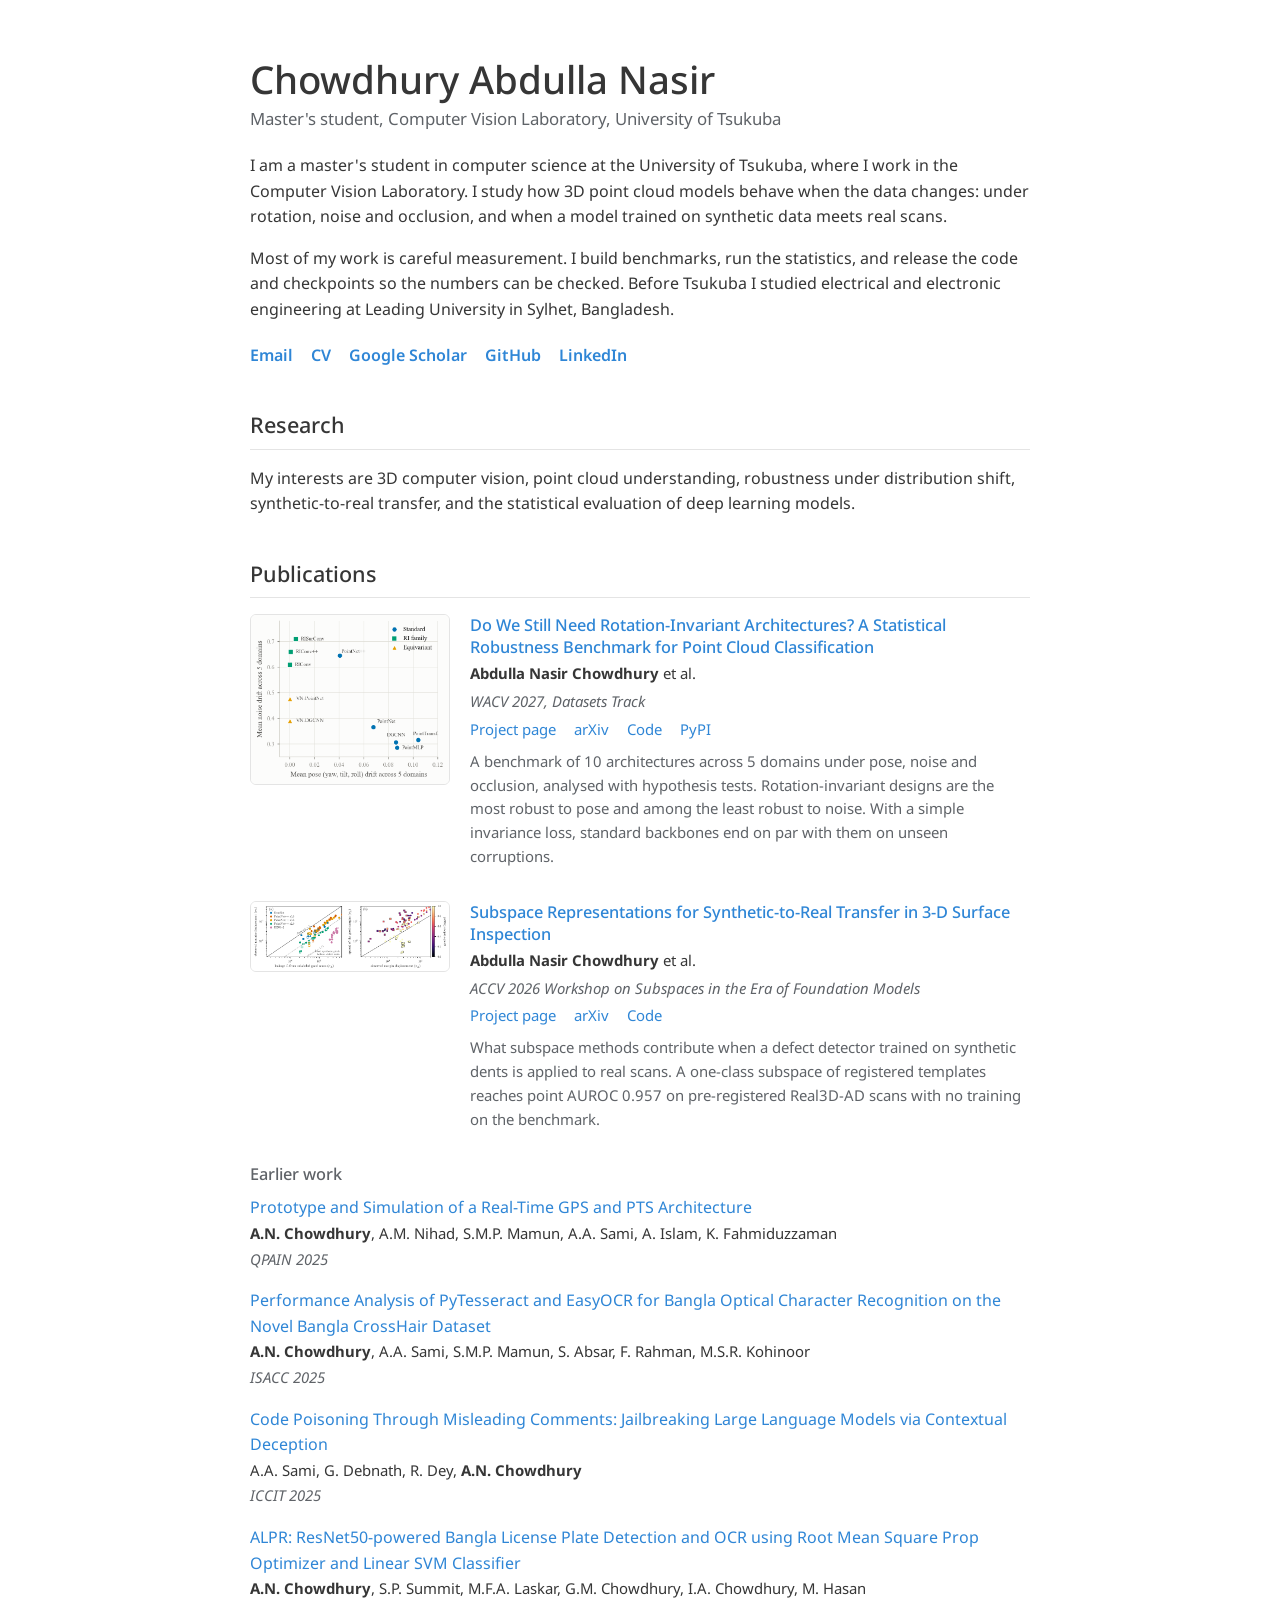
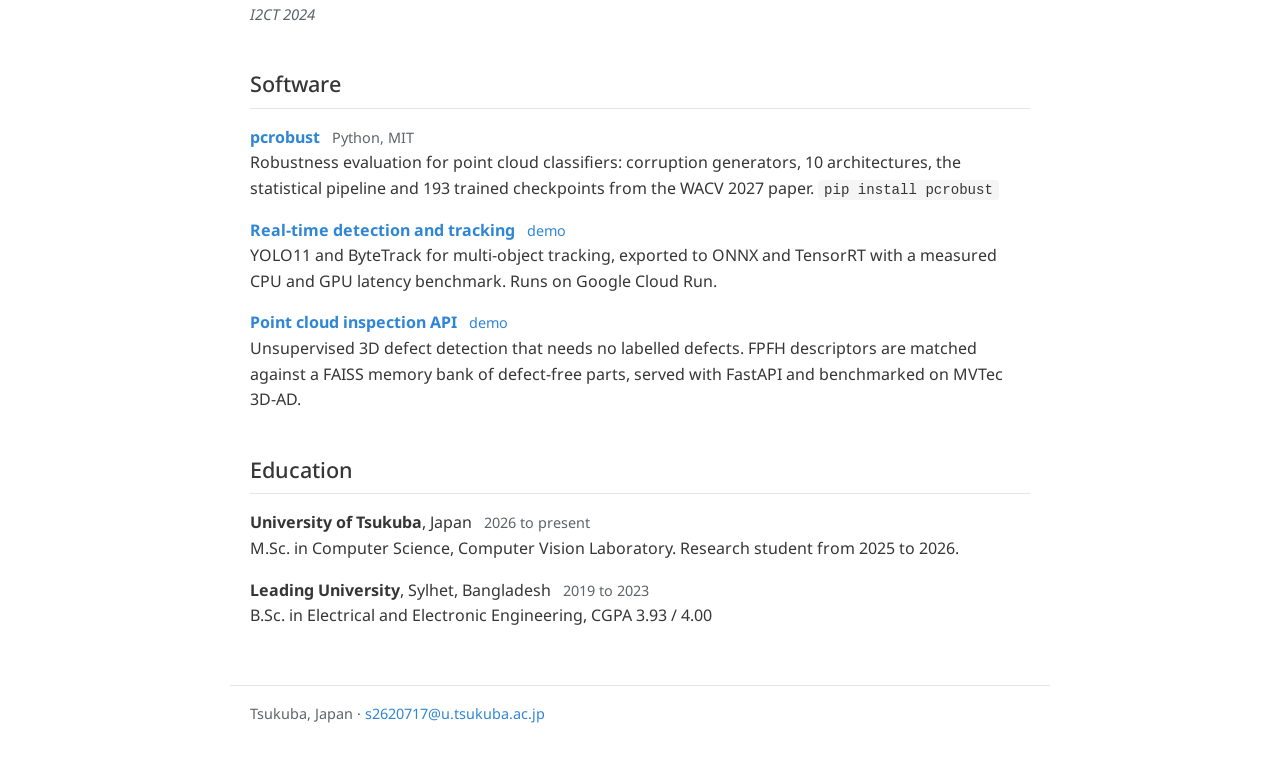
==== index.html @ 357146d6 "Add homepage Co-Authored-By: Claude Fable 5.2 <noreply@anthropic.com>" ====
<!DOCTYPE html>
<html lang="en">
<head>
<meta charset="utf-8">
<meta name="viewport" content="width=device-width, initial-scale=1">
<title>Chowdhury Abdulla Nasir</title>
<meta name="description" content="Chowdhury Abdulla Nasir is a master's student in the Computer Vision Laboratory at the University of Tsukuba, working on 3D point cloud robustness and synthetic-to-real transfer.">
<meta name="author" content="Chowdhury Abdulla Nasir">
<meta property="og:title" content="Chowdhury Abdulla Nasir">
<meta property="og:description" content="Master's student in computer vision at the University of Tsukuba. 3D point clouds, robustness, synthetic-to-real transfer.">
<meta property="og:type" content="website">
<meta property="og:url" content="https://abdullah-nasir-chowdhury.github.io/">
<link rel="canonical" href="https://abdullah-nasir-chowdhury.github.io/">
<link rel="preconnect" href="https://fonts.googleapis.com">
<link href="https://fonts.googleapis.com/css?family=Google+Sans:400,500|Noto+Sans:400,600&display=swap" rel="stylesheet">
<link rel="stylesheet" href="home.css">
</head>
<body>

<main>

<header class="intro">
  <h1>Chowdhury Abdulla Nasir</h1>
  <p class="role">Master's student, Computer Vision Laboratory, University of Tsukuba</p>

  <p>
    I am a master's student in computer science at the University of Tsukuba, where I work in the
    Computer Vision Laboratory.
    I study how 3D point cloud models behave when the data changes: under rotation, noise and occlusion,
    and when a model trained on synthetic data meets real scans.
  </p>
  <p>
    Most of my work is careful measurement. I build benchmarks, run the statistics, and release the code
    and checkpoints so the numbers can be checked. Before Tsukuba I studied electrical and electronic
    engineering at Leading University in Sylhet, Bangladesh.
  </p>

  <p class="links">
    <a href="mailto:s2620717@u.tsukuba.ac.jp">Email</a>
    <a href="cv.pdf">CV</a>
    <a href="https://scholar.google.com/citations?user=tHsPqpkAAAAJ&hl=en">Google Scholar</a>
    <a href="https://github.com/Abdullah-Nasir-Chowdhury">GitHub</a>
    <a href="https://www.linkedin.com/in/anc19990/">LinkedIn</a>
  </p>
</header>

<section>
  <h2>Research</h2>
  <p>
    My interests are 3D computer vision, point cloud understanding, robustness under distribution shift,
    synthetic-to-real transfer, and the statistical evaluation of deep learning models.
  </p>
</section>

<section>
  <h2>Publications</h2>

  <article class="pub">
    <a class="thumb" href="projects/wacv2027/"><img src="projects/wacv2027/assets/tradeoff_scatter.png" alt="Pose versus noise robustness for ten point cloud backbones" loading="lazy"></a>
    <div>
      <h3><a href="projects/wacv2027/">Do We Still Need Rotation-Invariant Architectures? A Statistical Robustness Benchmark for Point Cloud Classification</a></h3>
      <p class="authors"><strong>Abdulla Nasir Chowdhury</strong> et al.</p>
      <p class="venue">WACV 2027, Datasets Track</p>
      <p class="pub-links">
        <a href="projects/wacv2027/">Project page</a>
        <a href="https://arxiv.org/abs/2611.03952">arXiv</a>
        <a href="https://github.com/Abdullah-Nasir-Chowdhury/pcrobust">Code</a>
        <a href="https://pypi.org/project/pcrobust/">PyPI</a>
      </p>
      <p class="summary">
        A benchmark of 10 architectures across 5 domains under pose, noise and occlusion, analysed with
        hypothesis tests. Rotation-invariant designs are the most robust to pose and among the least robust
        to noise. With a simple invariance loss, standard backbones end on par with them on unseen corruptions.
      </p>
    </div>
  </article>

  <article class="pub">
    <a class="thumb" href="projects/accv2026/"><img src="projects/accv2026/assets/fig_leak.png" alt="Leakage diagnostic for the nearest-subspace rule" loading="lazy"></a>
    <div>
      <h3><a href="projects/accv2026/">Subspace Representations for Synthetic-to-Real Transfer in 3-D Surface Inspection</a></h3>
      <p class="authors"><strong>Abdulla Nasir Chowdhury</strong> et al.</p>
      <p class="venue">ACCV 2026 Workshop on Subspaces in the Era of Foundation Models</p>
      <p class="pub-links">
        <a href="projects/accv2026/">Project page</a>
        <a href="https://arxiv.org/abs/2611.02744">arXiv</a>
        <a href="https://github.com/Abdullah-Nasir-Chowdhury/subspace-surface-inspection">Code</a>
      </p>
      <p class="summary">
        What subspace methods contribute when a defect detector trained on synthetic dents is applied to real
        scans. A one-class subspace of registered templates reaches point AUROC 0.957 on pre-registered
        Real3D-AD scans with no training on the benchmark.
      </p>
    </div>
  </article>

  <h3 class="sub">Earlier work</h3>
  <ul class="plain">
    <li>
      <a href="https://ieeexplore.ieee.org/document/11172005">Prototype and Simulation of a Real-Time GPS and PTS Architecture</a><br>
      <span class="authors"><strong>A.N. Chowdhury</strong>, A.M. Nihad, S.M.P. Mamun, A.A. Sami, A. Islam, K. Fahmiduzzaman</span><br>
      <span class="venue">QPAIN 2025</span>
    </li>
    <li>
      <a href="https://ieeexplore.ieee.org/document/10969286">Performance Analysis of PyTesseract and EasyOCR for Bangla Optical Character Recognition on the Novel Bangla CrossHair Dataset</a><br>
      <span class="authors"><strong>A.N. Chowdhury</strong>, A.A. Sami, S.M.P. Mamun, S. Absar, F. Rahman, M.S.R. Kohinoor</span><br>
      <span class="venue">ISACC 2025</span>
    </li>
    <li>
      <a href="https://www.researchgate.net/publication/400360433_Code_Poisoning_Through_Misleading_Comments_Jailbreaking_Large_Language_Models_via_Contextual_Deception">Code Poisoning Through Misleading Comments: Jailbreaking Large Language Models via Contextual Deception</a><br>
      <span class="authors">A.A. Sami, G. Debnath, R. Dey, <strong>A.N. Chowdhury</strong></span><br>
      <span class="venue">ICCIT 2025</span>
    </li>
    <li>
      <a href="https://ieeexplore.ieee.org/document/10543675">ALPR: ResNet50-powered Bangla License Plate Detection and OCR using Root Mean Square Prop Optimizer and Linear SVM Classifier</a><br>
      <span class="authors"><strong>A.N. Chowdhury</strong>, S.P. Summit, M.F.A. Laskar, G.M. Chowdhury, I.A. Chowdhury, M. Hasan</span><br>
      <span class="venue">I2CT 2024</span>
    </li>
  </ul>
</section>

<section>
  <h2>Software</h2>
  <ul class="plain">
    <li>
      <a href="https://github.com/Abdullah-Nasir-Chowdhury/pcrobust"><strong>pcrobust</strong></a>
      <span class="meta">Python, MIT</span><br>
      Robustness evaluation for point cloud classifiers: corruption generators, 10 architectures, the
      statistical pipeline and 193 trained checkpoints from the WACV 2027 paper.
      <code>pip install pcrobust</code>
    </li>
    <li>
      <a href="https://github.com/Abdullah-Nasir-Chowdhury/realtime-detection-tracking"><strong>Real-time detection and tracking</strong></a>
      <span class="meta"><a href="https://dtrack-727953311125.asia-northeast1.run.app/demo">demo</a></span><br>
      YOLO11 and ByteTrack for multi-object tracking, exported to ONNX and TensorRT with a measured CPU
      and GPU latency benchmark. Runs on Google Cloud Run.
    </li>
    <li>
      <a href="https://github.com/Abdullah-Nasir-Chowdhury/pointcloud-inspection-api"><strong>Point cloud inspection API</strong></a>
      <span class="meta"><a href="https://pcinspect-727953311125.asia-northeast1.run.app/demo">demo</a></span><br>
      Unsupervised 3D defect detection that needs no labelled defects. FPFH descriptors are matched against
      a FAISS memory bank of defect-free parts, served with FastAPI and benchmarked on MVTec 3D-AD.
    </li>
  </ul>
</section>

<section>
  <h2>Education</h2>
  <ul class="plain">
    <li>
      <strong>University of Tsukuba</strong>, Japan <span class="meta">2026 to present</span><br>
      M.Sc. in Computer Science, Computer Vision Laboratory. Research student from 2025 to 2026.
    </li>
    <li>
      <strong>Leading University</strong>, Sylhet, Bangladesh <span class="meta">2019 to 2023</span><br>
      B.Sc. in Electrical and Electronic Engineering, CGPA 3.93 / 4.00
    </li>
  </ul>
</section>

</main>

<footer>
  <p>Tsukuba, Japan · <a href="mailto:s2620717@u.tsukuba.ac.jp">s2620717@u.tsukuba.ac.jp</a></p>
</footer>

</body>
</html>
---- home.css ----
:root {
  color-scheme: light;
  --ink: #363636;
  --muted: #5f6368;
  --link: #2f86d6;
  --code-bg: #f5f5f5;
  --rule: #e4e4e4;
}

* { box-sizing: border-box; }

html { -webkit-text-size-adjust: 100%; }

body {
  margin: 0;
  background: #fff;
  color: var(--ink);
  font-family: "Noto Sans", sans-serif;
  font-size: 16px;
  line-height: 1.6;
}

a { color: var(--link); text-decoration: none; }
a:hover { text-decoration: underline; }

h1, h2, h3, .role { font-family: "Google Sans", "Noto Sans", sans-serif; }

main, footer {
  max-width: 820px;
  margin: 0 auto;
  padding: 0 20px;
}

.intro { padding-top: 56px; }

h1 {
  margin: 0 0 4px;
  font-size: clamp(1.8rem, 5vw, 2.4rem);
  font-weight: 500;
  line-height: 1.2;
}

.role { margin: 0 0 20px; color: var(--muted); font-size: 1.05rem; }

.links, .pub-links {
  display: flex;
  flex-wrap: wrap;
  gap: 4px 18px;
}
.links { margin-top: 20px; font-weight: 600; }

section { margin-top: 40px; }

h2 {
  margin: 0 0 16px;
  padding-bottom: 6px;
  border-bottom: 1px solid var(--rule);
  font-size: 1.35rem;
  font-weight: 500;
}

h3 { margin: 0 0 4px; font-size: 1.02rem; font-weight: 500; line-height: 1.35; }
h3.sub { margin: 28px 0 10px; color: var(--muted); }

.pub {
  display: grid;
  grid-template-columns: 200px 1fr;
  gap: 20px;
  margin-bottom: 28px;
}
.pub p { margin: 0 0 4px; }
.thumb img {
  display: block;
  width: 100%;
  border: 1px solid var(--rule);
  border-radius: 6px;
}
.authors { font-size: 0.93rem; }
.venue { font-size: 0.93rem; font-style: italic; color: var(--muted); }
.pub-links { font-size: 0.93rem; }
.summary { margin-top: 8px !important; font-size: 0.93rem; color: var(--muted); }

.plain { margin: 0; padding: 0; list-style: none; }
.plain li { margin-bottom: 16px; }
.meta { margin-left: 8px; color: var(--muted); font-size: 0.9rem; }

code {
  padding: 2px 6px;
  border-radius: 4px;
  background: var(--code-bg);
  font-size: 0.88rem;
  white-space: nowrap;
}

footer {
  margin-top: 56px;
  padding-top: 16px;
  padding-bottom: 40px;
  border-top: 1px solid var(--rule);
  color: var(--muted);
  font-size: 0.9rem;
}
footer p { margin: 0; }

@media (max-width: 600px) {
  .intro { padding-top: 36px; }
  .pub { grid-template-columns: 1fr; gap: 10px; }
  .thumb img { max-width: 320px; }
}
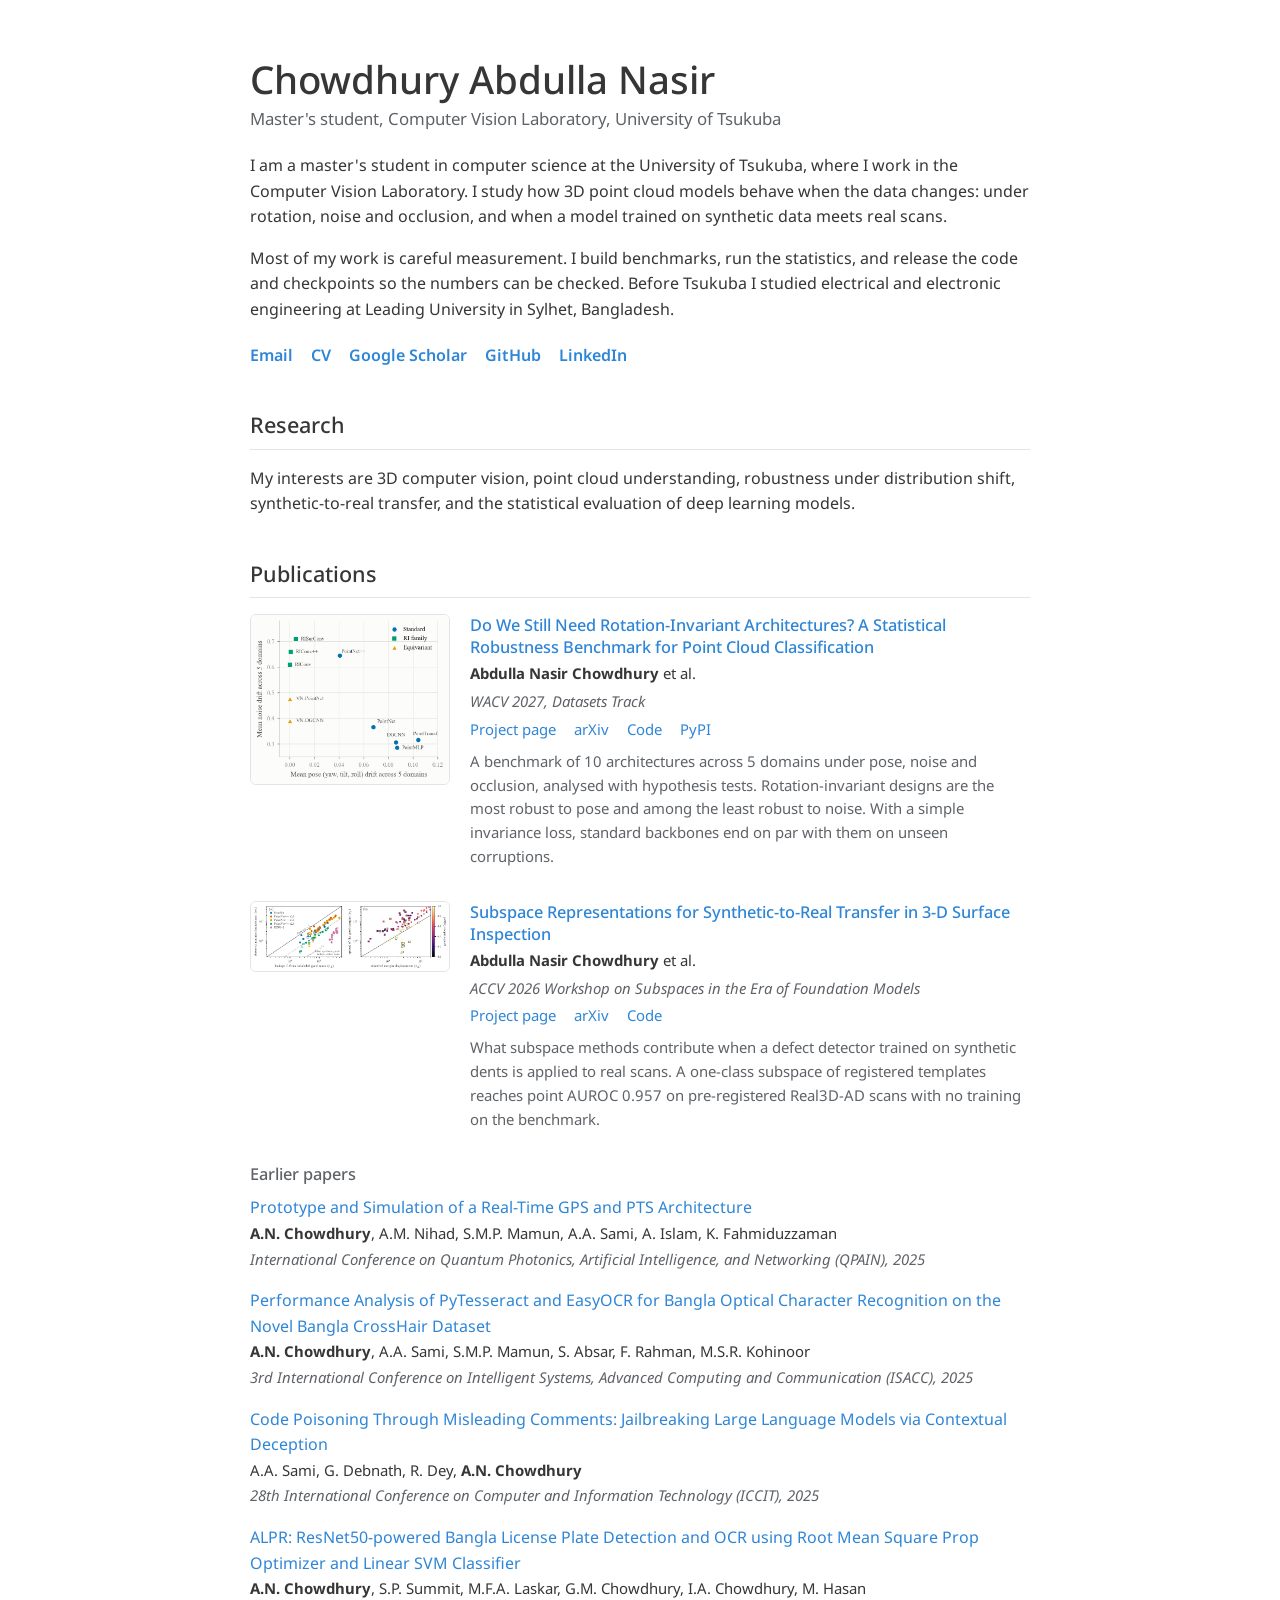
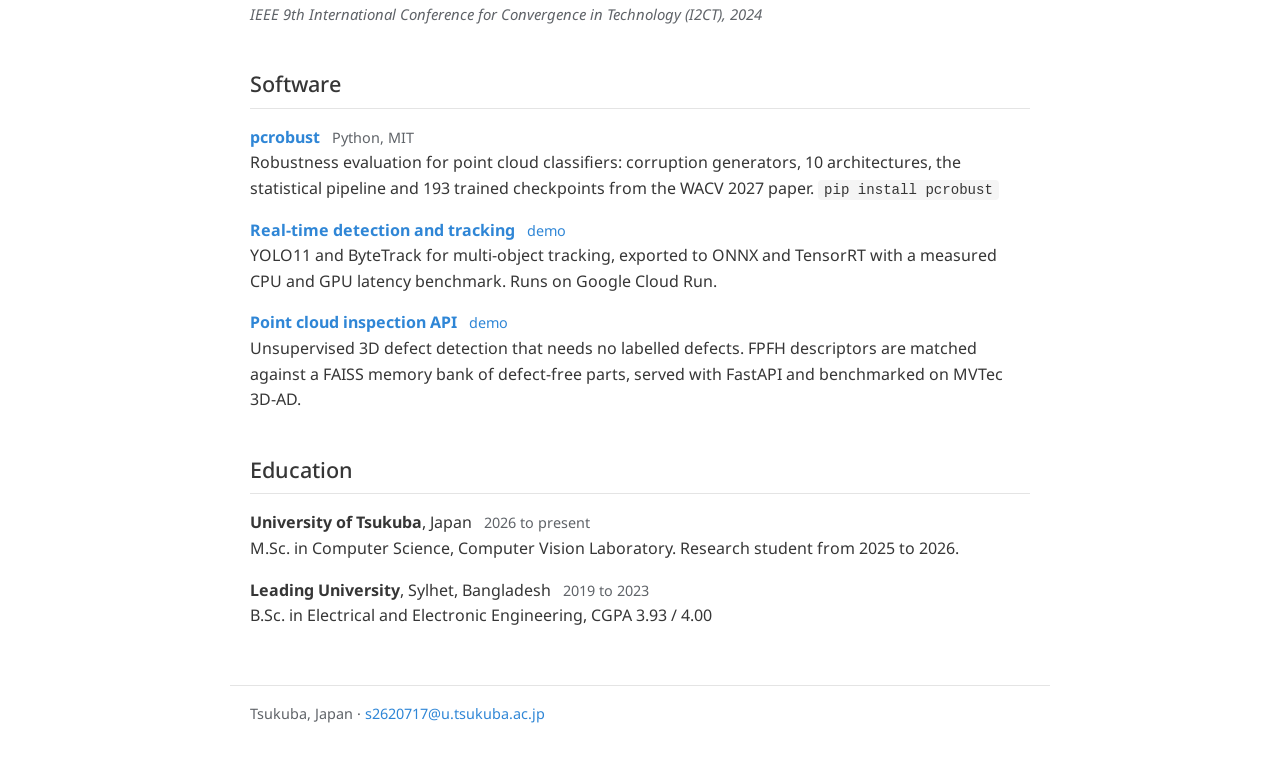
==== commit 6e0f47cf: "Use full venue names for earlier papers Co-Authored-By: Claude Fable 5.2 <noreply@anthropic.com>" ====
--- a/index.html
+++ b/index.html
@@ -94,27 +94,27 @@
     </div>
   </article>
 
-  <h3 class="sub">Earlier work</h3>
+  <h3 class="sub">Earlier papers</h3>
   <ul class="plain">
     <li>
       <a href="https://ieeexplore.ieee.org/document/11172005">Prototype and Simulation of a Real-Time GPS and PTS Architecture</a><br>
       <span class="authors"><strong>A.N. Chowdhury</strong>, A.M. Nihad, S.M.P. Mamun, A.A. Sami, A. Islam, K. Fahmiduzzaman</span><br>
-      <span class="venue">QPAIN 2025</span>
+      <span class="venue">International Conference on Quantum Photonics, Artificial Intelligence, and Networking (QPAIN), 2025</span>
     </li>
     <li>
       <a href="https://ieeexplore.ieee.org/document/10969286">Performance Analysis of PyTesseract and EasyOCR for Bangla Optical Character Recognition on the Novel Bangla CrossHair Dataset</a><br>
       <span class="authors"><strong>A.N. Chowdhury</strong>, A.A. Sami, S.M.P. Mamun, S. Absar, F. Rahman, M.S.R. Kohinoor</span><br>
-      <span class="venue">ISACC 2025</span>
+      <span class="venue">3rd International Conference on Intelligent Systems, Advanced Computing and Communication (ISACC), 2025</span>
     </li>
     <li>
       <a href="https://www.researchgate.net/publication/400360433_Code_Poisoning_Through_Misleading_Comments_Jailbreaking_Large_Language_Models_via_Contextual_Deception">Code Poisoning Through Misleading Comments: Jailbreaking Large Language Models via Contextual Deception</a><br>
       <span class="authors">A.A. Sami, G. Debnath, R. Dey, <strong>A.N. Chowdhury</strong></span><br>
-      <span class="venue">ICCIT 2025</span>
+      <span class="venue">28th International Conference on Computer and Information Technology (ICCIT), 2025</span>
     </li>
     <li>
       <a href="https://ieeexplore.ieee.org/document/10543675">ALPR: ResNet50-powered Bangla License Plate Detection and OCR using Root Mean Square Prop Optimizer and Linear SVM Classifier</a><br>
       <span class="authors"><strong>A.N. Chowdhury</strong>, S.P. Summit, M.F.A. Laskar, G.M. Chowdhury, I.A. Chowdhury, M. Hasan</span><br>
-      <span class="venue">I2CT 2024</span>
+      <span class="venue">IEEE 9th International Conference for Convergence in Technology (I2CT), 2024</span>
     </li>
   </ul>
 </section>
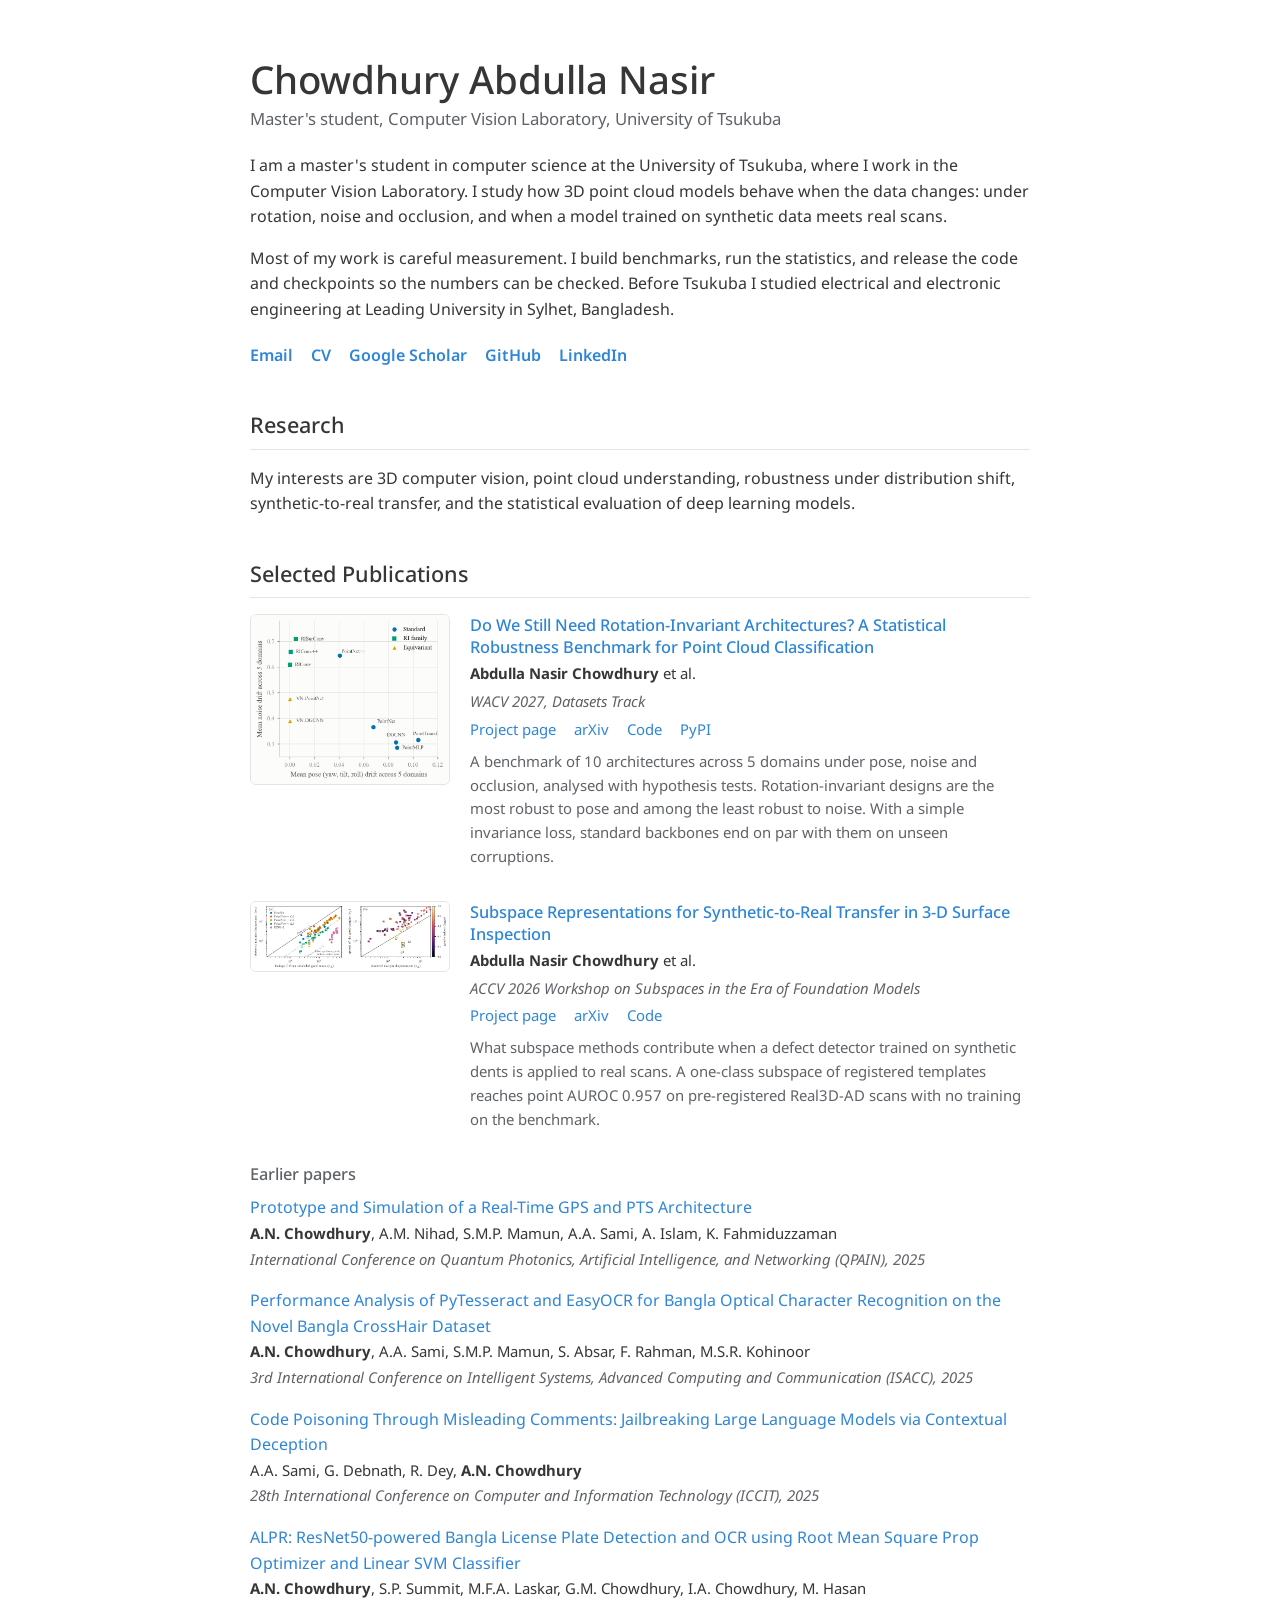
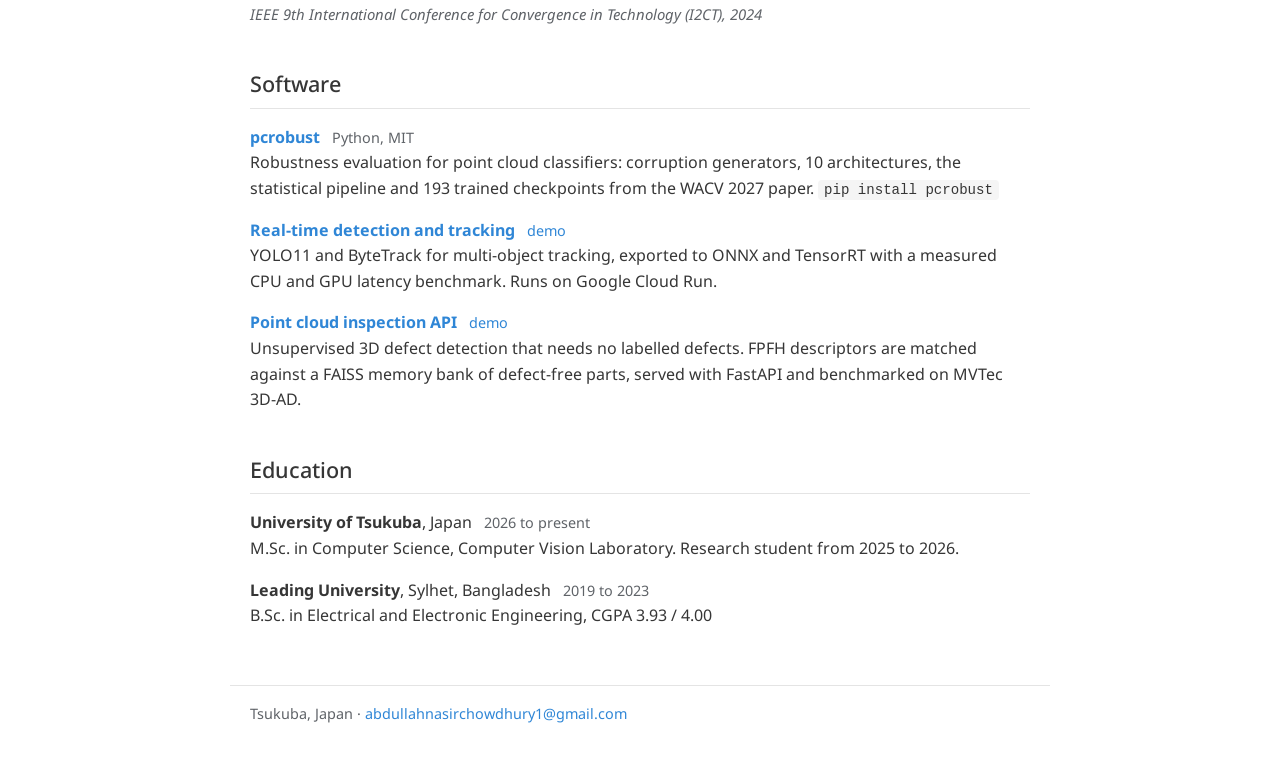
==== commit 2306f722: "Update contact email and publications heading Co-Authored-By: Claude Fable 5.2 <noreply@anthropic.co" ====
--- a/index.html
+++ b/index.html
@@ -36,7 +36,7 @@
   </p>
 
   <p class="links">
-    <a href="mailto:s2620717@u.tsukuba.ac.jp">Email</a>
+    <a href="mailto:abdullahnasirchowdhury1@gmail.com">Email</a>
     <a href="cv.pdf">CV</a>
     <a href="https://scholar.google.com/citations?user=tHsPqpkAAAAJ&hl=en">Google Scholar</a>
     <a href="https://github.com/Abdullah-Nasir-Chowdhury">GitHub</a>
@@ -53,7 +53,7 @@
 </section>
 
 <section>
-  <h2>Publications</h2>
+  <h2>Selected Publications</h2>
 
   <article class="pub">
     <a class="thumb" href="projects/wacv2027/"><img src="projects/wacv2027/assets/tradeoff_scatter.png" alt="Pose versus noise robustness for ten point cloud backbones" loading="lazy"></a>
@@ -161,7 +161,7 @@
 </main>
 
 <footer>
-  <p>Tsukuba, Japan · <a href="mailto:s2620717@u.tsukuba.ac.jp">s2620717@u.tsukuba.ac.jp</a></p>
+  <p>Tsukuba, Japan · <a href="mailto:abdullahnasirchowdhury1@gmail.com">abdullahnasirchowdhury1@gmail.com</a></p>
 </footer>
 
 </body>
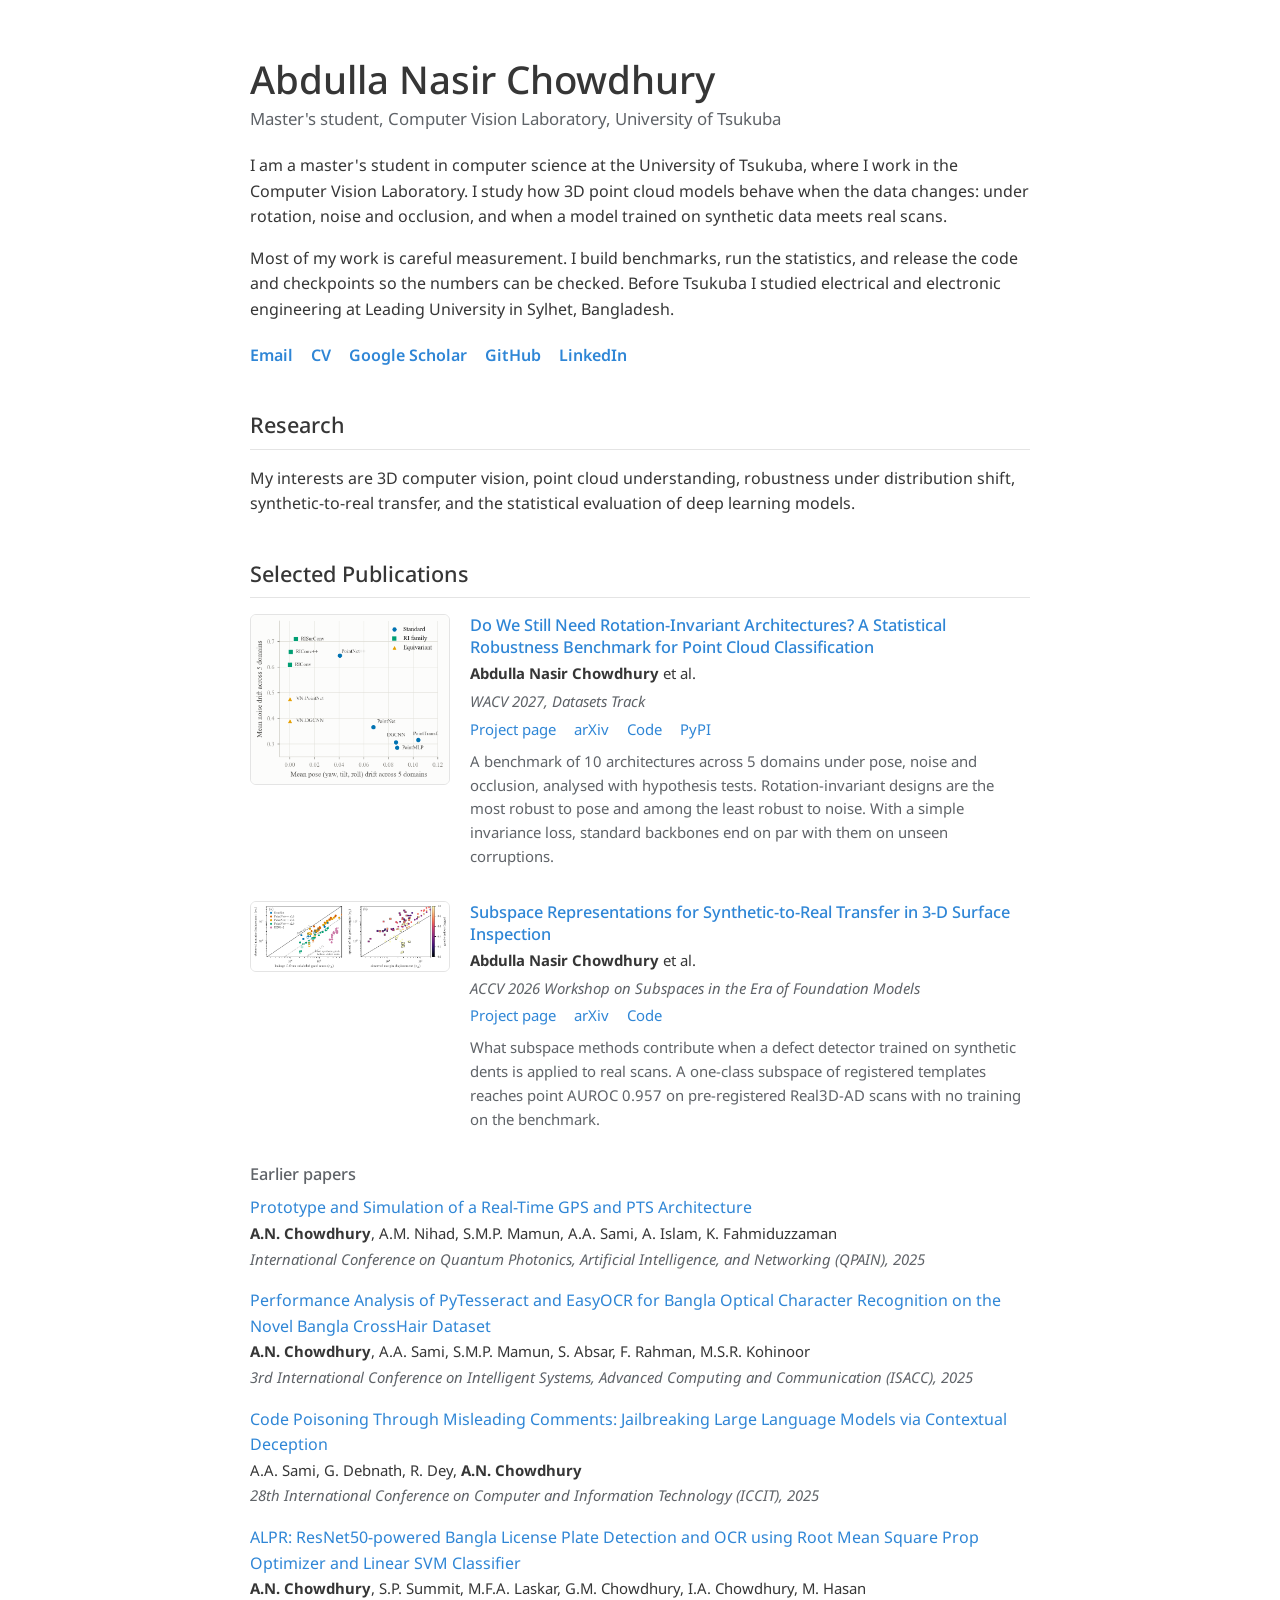
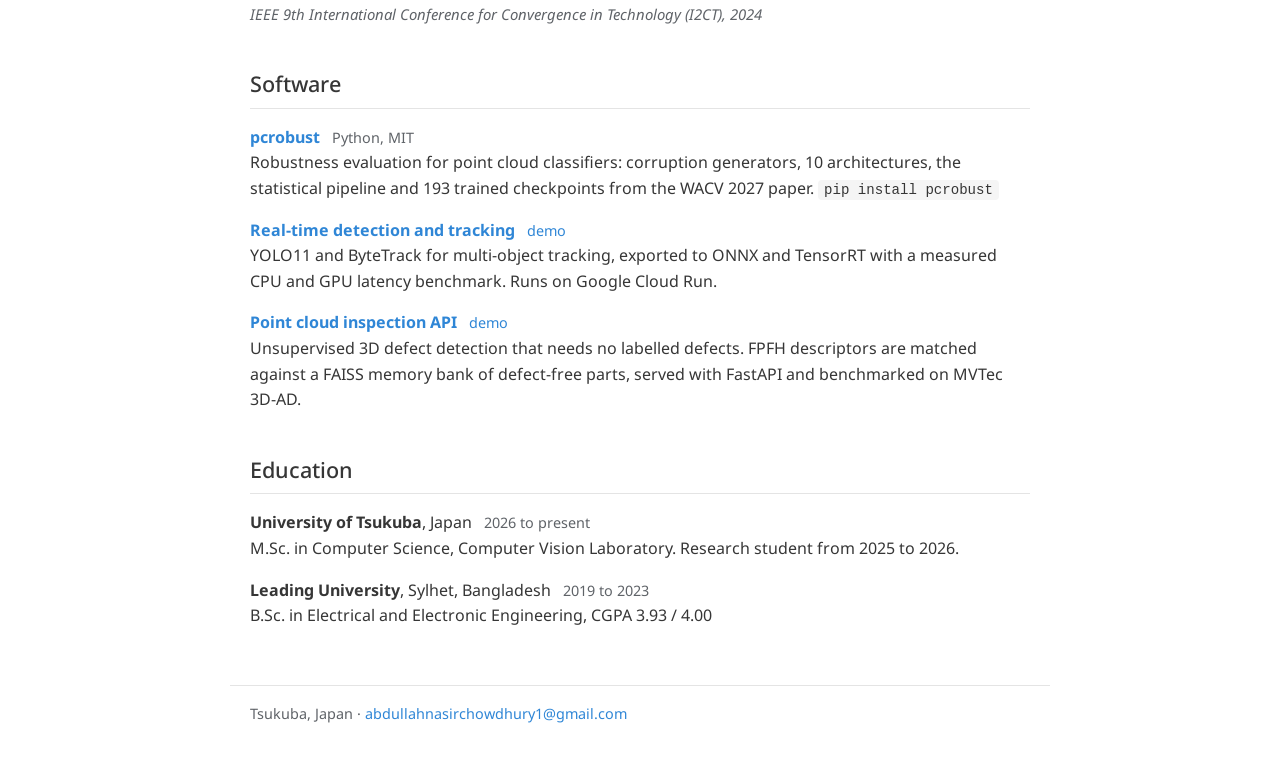
==== commit 03b66c69: "Use Abdulla Nasir Chowdhury name order; update CV Co-Authored-By: Claude Fable 5.2 <noreply@anthropi" ====
--- a/index.html
+++ b/index.html
@@ -3,10 +3,10 @@
 <head>
 <meta charset="utf-8">
 <meta name="viewport" content="width=device-width, initial-scale=1">
-<title>Chowdhury Abdulla Nasir</title>
-<meta name="description" content="Chowdhury Abdulla Nasir is a master's student in the Computer Vision Laboratory at the University of Tsukuba, working on 3D point cloud robustness and synthetic-to-real transfer.">
-<meta name="author" content="Chowdhury Abdulla Nasir">
-<meta property="og:title" content="Chowdhury Abdulla Nasir">
+<title>Abdulla Nasir Chowdhury</title>
+<meta name="description" content="Abdulla Nasir Chowdhury is a master's student in the Computer Vision Laboratory at the University of Tsukuba, working on 3D point cloud robustness and synthetic-to-real transfer.">
+<meta name="author" content="Abdulla Nasir Chowdhury">
+<meta property="og:title" content="Abdulla Nasir Chowdhury">
 <meta property="og:description" content="Master's student in computer vision at the University of Tsukuba. 3D point clouds, robustness, synthetic-to-real transfer.">
 <meta property="og:type" content="website">
 <meta property="og:url" content="https://abdullah-nasir-chowdhury.github.io/">
@@ -20,7 +20,7 @@
 <main>
 
 <header class="intro">
-  <h1>Chowdhury Abdulla Nasir</h1>
+  <h1>Abdulla Nasir Chowdhury</h1>
   <p class="role">Master's student, Computer Vision Laboratory, University of Tsukuba</p>
 
   <p>
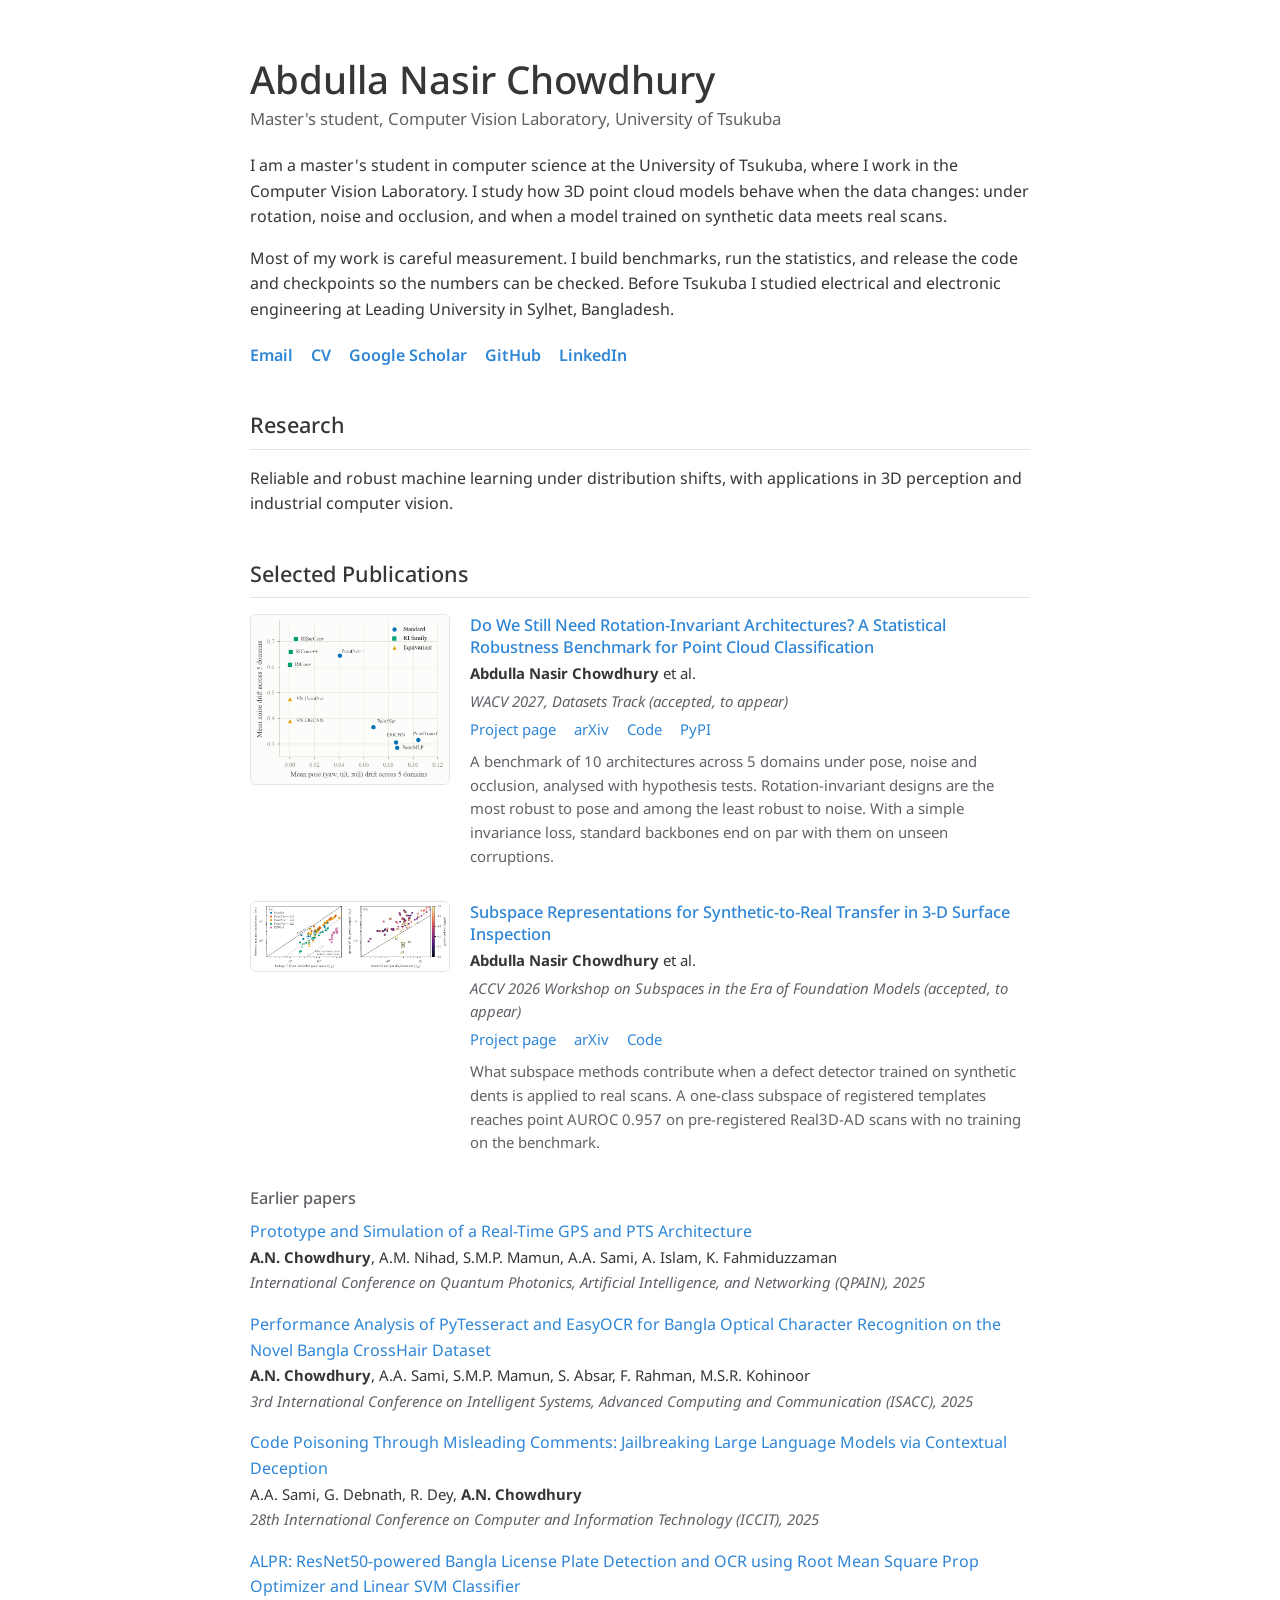
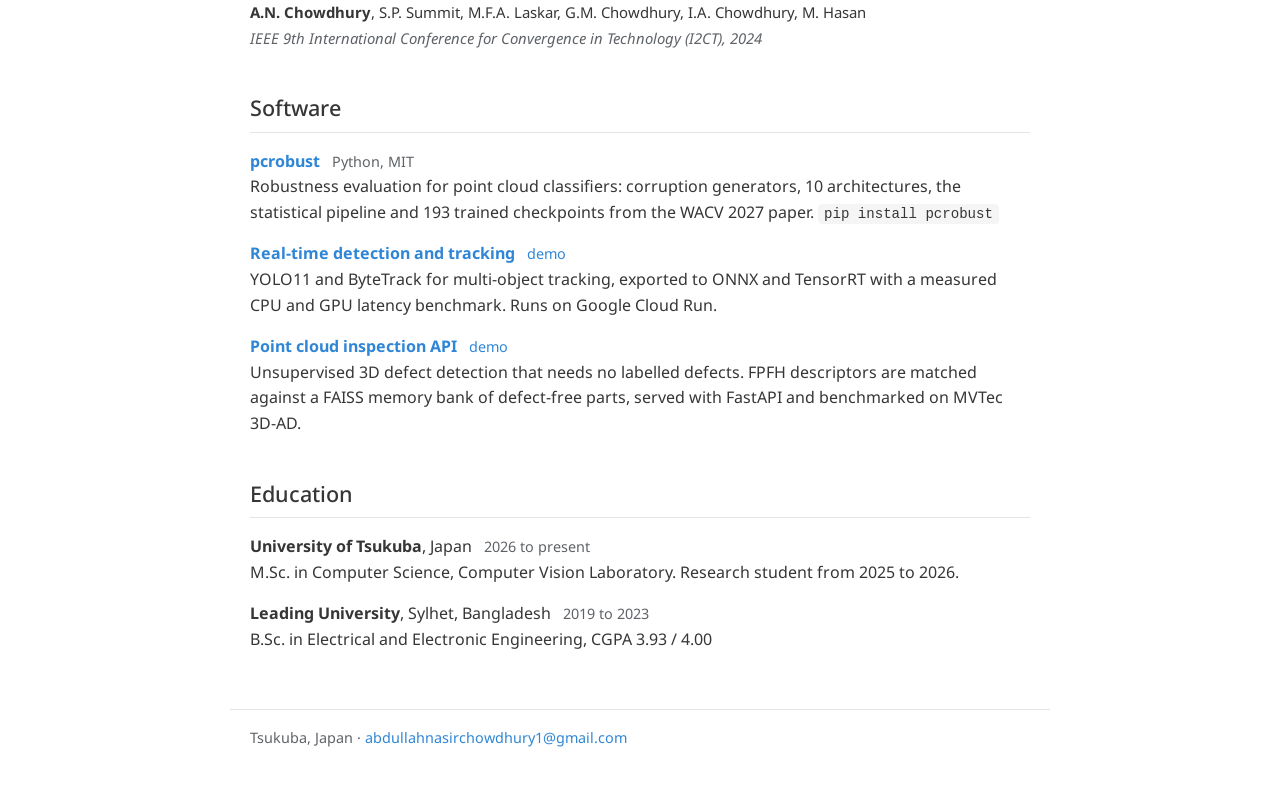
==== commit 7b4effe0: "Update research statement, paper status, and CV Co-Authored-By: Claude Fable 5.2 <noreply@anthropic." ====
--- a/index.html
+++ b/index.html
@@ -47,8 +47,8 @@
 <section>
   <h2>Research</h2>
   <p>
-    My interests are 3D computer vision, point cloud understanding, robustness under distribution shift,
-    synthetic-to-real transfer, and the statistical evaluation of deep learning models.
+    Reliable and robust machine learning under distribution shifts, with applications in 3D perception
+    and industrial computer vision.
   </p>
 </section>
 
@@ -60,7 +60,7 @@
     <div>
       <h3><a href="projects/wacv2027/">Do We Still Need Rotation-Invariant Architectures? A Statistical Robustness Benchmark for Point Cloud Classification</a></h3>
       <p class="authors"><strong>Abdulla Nasir Chowdhury</strong> et al.</p>
-      <p class="venue">WACV 2027, Datasets Track</p>
+      <p class="venue">WACV 2027, Datasets Track (accepted, to appear)</p>
       <p class="pub-links">
         <a href="projects/wacv2027/">Project page</a>
         <a href="https://arxiv.org/abs/2611.03952">arXiv</a>
@@ -80,7 +80,7 @@
     <div>
       <h3><a href="projects/accv2026/">Subspace Representations for Synthetic-to-Real Transfer in 3-D Surface Inspection</a></h3>
       <p class="authors"><strong>Abdulla Nasir Chowdhury</strong> et al.</p>
-      <p class="venue">ACCV 2026 Workshop on Subspaces in the Era of Foundation Models</p>
+      <p class="venue">ACCV 2026 Workshop on Subspaces in the Era of Foundation Models (accepted, to appear)</p>
       <p class="pub-links">
         <a href="projects/accv2026/">Project page</a>
         <a href="https://arxiv.org/abs/2611.02744">arXiv</a>
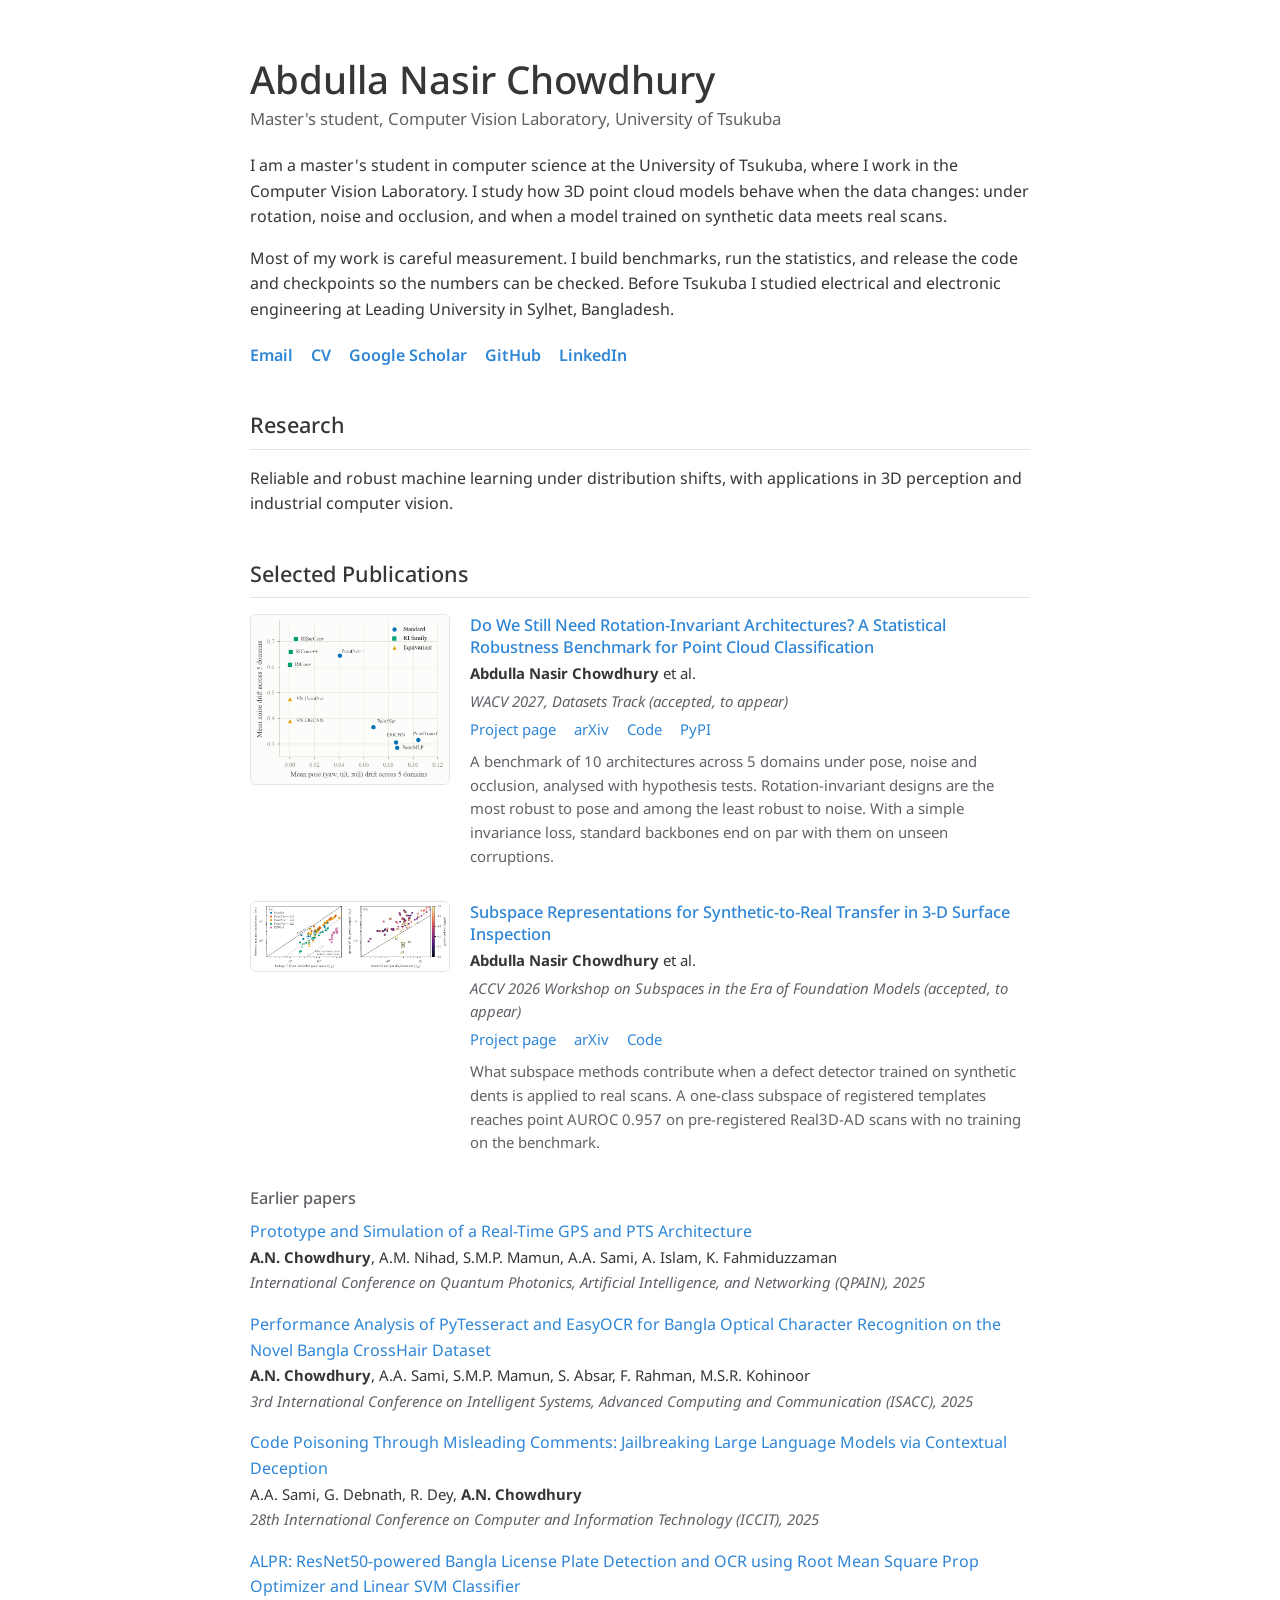
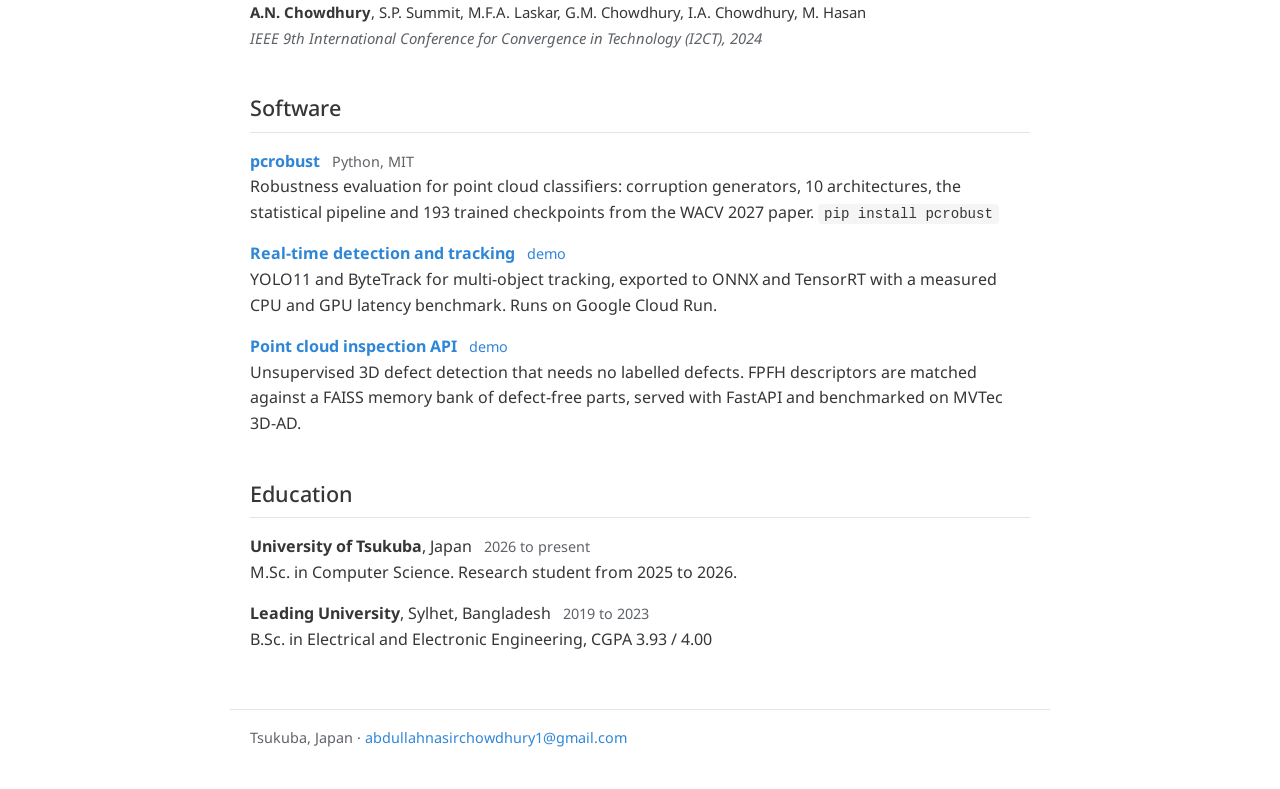
==== commit da8310b3: "Simplify education entry Co-Authored-By: Claude Fable 5.2 <noreply@anthropic.com>" ====
--- a/index.html
+++ b/index.html
@@ -149,7 +149,7 @@
   <ul class="plain">
     <li>
       <strong>University of Tsukuba</strong>, Japan <span class="meta">2026 to present</span><br>
-      M.Sc. in Computer Science, Computer Vision Laboratory. Research student from 2025 to 2026.
+      M.Sc. in Computer Science. Research student from 2025 to 2026.
     </li>
     <li>
       <strong>Leading University</strong>, Sylhet, Bangladesh <span class="meta">2019 to 2023</span><br>
